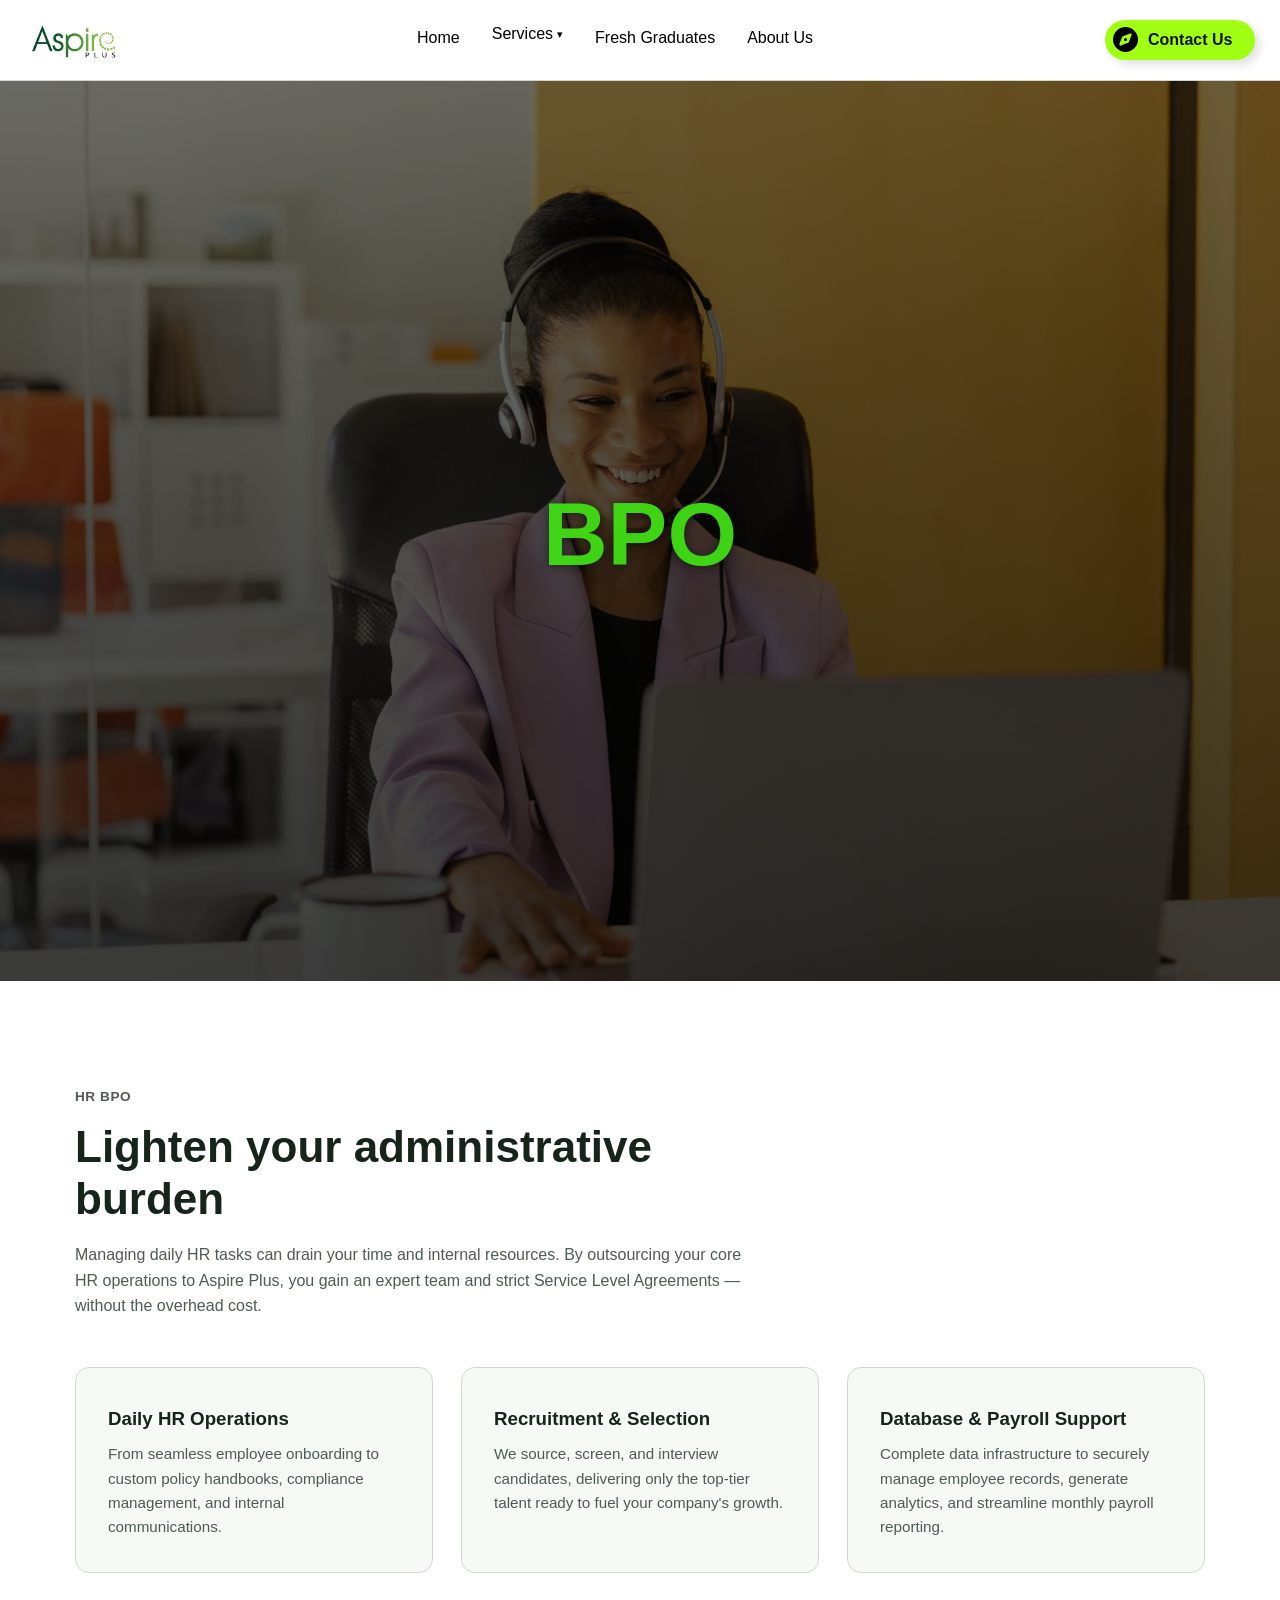
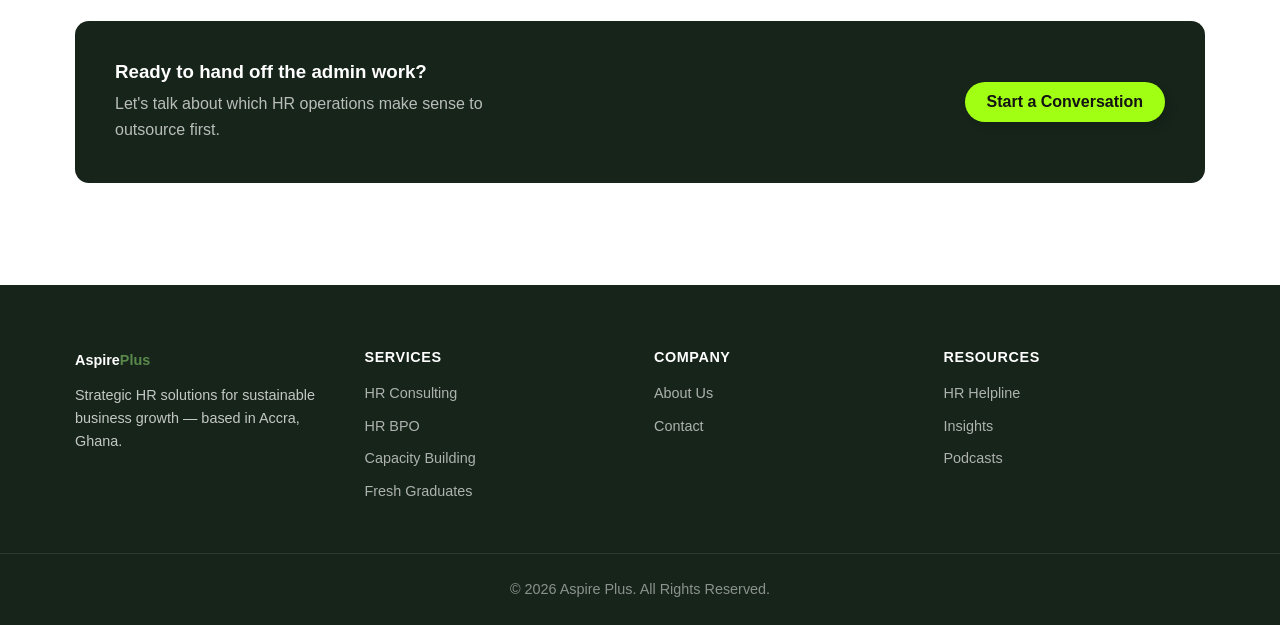
==== bpo.html @ 20a49a70 "first commit" ====
<!DOCTYPE html>
<html lang="en">
<head>
<meta charset="UTF-8">
<meta name="viewport" content="width=device-width, initial-scale=1.0">
<link rel="stylesheet" href="style.css">
<meta name="description" content="Outsourced HR operations, recruitment, and payroll support from Aspire Plus — HR BPO services in Accra, Ghana.">
<link rel="icon" href="images/logo.png">
<meta property="og:title" content="HR BPO | Aspire Plus">
<meta property="og:description" content="Outsourced HR operations, recruitment, and payroll support from Aspire Plus — HR BPO services in Accra, Ghana.">
<meta property="og:type" content="website">
<title>HR BPO | Aspire Plus</title>
  <noscript><style>.scroll-fade{opacity:1!important;transform:none!important;}</style></noscript>
</head>
<body>

<header class="site-header">
  <div class="nav">
    <a href="index.html" class="logo"><img src="images/logo.png" alt="Aspire Plus" width="100"></a>

    <nav class="nav-links" id="nav-links">
      <a href="index.html">Home</a>

      <div class="nav-dropdown">
        <button class="dropdown-toggle" type="button" aria-expanded="false">
          Services <span class="caret">&#9662;</span>
        </button>
        <div class="dropdown-menu">
          <a href="consulting.html">HR Consulting</a>
          <a href="bpo.html">HR BPO</a>
          <a href="capacity.html">Capacity Building</a>
        </div>
      </div>

      <a href="index.html#spark">Fresh Graduates</a>
      <a href="index.html#about">About Us</a>
    </nav>

    <div class="header-actions">
      <a href="contact.html" class="btn-explore">
        <svg class="svgIcon" viewBox="0 0 512 512" height="1em" xmlns="http://www.w3.org/2000/svg">
          <path
            d="M256 512A256 256 0 1 0 256 0a256 256 0 1 0 0 512zm50.7-186.9L162.4 380.6c-19.4 7.5-38.5-11.6-31-31l55.5-144.3c3.3-8.5 9.9-15.1 18.4-18.4l144.3-55.5c19.4-7.5 38.5 11.6 31 31L325.1 306.7c-3.2 8.5-9.9 15.1-18.4 18.4zM288 256a32 32 0 1 0 -64 0 32 32 0 1 0 64 0z">
          </path>
        </svg>
        Contact Us
      </a>
    </div>

    <button class="nav-toggle" id="nav-toggle" aria-label="Toggle navigation menu" aria-expanded="false" aria-controls="nav-links">
      <span></span>
      <span></span>
      <span></span>
    </button>
  </div>
</header>

<section class="service-hero BPO-hero">
  <h2>BPO</h2>
</section>

<main>

  <section class="service-section">
    <div class="wrap">
      <div class="section-head scroll-fade">
        <p class="eyebrow">HR BPO</p>
        <h1>Lighten your administrative burden</h1>
        <p>Managing daily HR tasks can drain your time and internal resources. By outsourcing your core HR operations to Aspire Plus, you gain an expert team and strict Service Level Agreements — without the overhead cost.</p>
      </div>
      <div class="grid grid-3">
        <div class="card scroll-fade">
          <h3>Daily HR Operations</h3>
          <p>From seamless employee onboarding to custom policy handbooks, compliance management, and internal communications.</p>
        </div>
        <div class="card scroll-fade">
          <h3>Recruitment &amp; Selection</h3>
          <p>We source, screen, and interview candidates, delivering only the top-tier talent ready to fuel your company's growth.</p>
        </div>
        <div class="card scroll-fade">
          <h3>Database &amp; Payroll Support</h3>
          <p>Complete data infrastructure to securely manage employee records, generate analytics, and streamline monthly payroll reporting.</p>
        </div>
      </div>

      <div class="spark-cta scroll-fade">
        <div>
          <h3>Ready to hand off the admin work?</h3>
          <p>Let's talk about which HR operations make sense to outsource first.</p>
        </div>
        <a href="index.html#contact" class="btn">Start a Conversation</a>
      </div>
    </div>
  </section>

</main>

<footer class="site-footer">
  <div class="wrap grid grid-4">
    <div class="footer-brand">
      <p class="foot-logo">Aspire<span>Plus</span></p>
      <p>Strategic HR solutions for sustainable business growth — based in Accra, Ghana.</p>
    </div>
    <div>
      <h4>Services</h4>
      <a href="consulting.html">HR Consulting</a>
      <a href="bpo.html">HR BPO</a>
      <a href="capacity.html">Capacity Building</a>
      <a href="index.html#spark">Fresh Graduates</a>
    </div>
    <div>
      <h4>Company</h4>
      <a href="index.html#about">About Us</a>
      <a href="contact.html">Contact</a>
    </div>
    <div>
      <h4>Resources</h4>
      <a href="#">HR Helpline</a>
      <a href="#">Insights</a>
      <a href="#">Podcasts</a>
    </div>
  </div>
  <p class="foot-bottom">&copy; <span id="year"></span> Aspire Plus. All Rights Reserved.</p>
</footer>

  <script src="script.js"></script>
</body>
</html>
---- style.css ----
* {
  margin: 0;
  padding: 0;
  box-sizing: border-box;
}

:root {
  --bg: #ffffff;
  --bg-alt: #f6faf4;
  --ink: #16241a;
  --ink-soft: #4d5c50;
  --border: #d3d5d3;

  --green: #5a894c;
  --green-dark: #28511c;
  --green-light: #eaf3e5;
  --accent: #e2963a;
  --accent-dark: #b8721e;

  --font-head: 'Sora', 'Segoe UI', sans-serif;
  --font-body: 'Inter', 'Segoe UI', sans-serif;

  --radius: 14px;
  --section-pad: clamp(4rem, 8vw, 7rem);
  --max: 1180px;
}

/* Base typography — nothing set this before, so text was silently
   falling back to browser defaults everywhere. */
body {
  font-family: var(--font-body);
  color: var(--ink);
  background: var(--bg);
  line-height: 1.6;
}

h1,
h2,
h3,
h4 {
  font-family: var(--font-head);
  line-height: 1.2;
}

img {
  max-width: 100%;
  display: block;
}

/* .wrap was previously an empty rule — used as the content wrapper
   in every section but doing nothing. This is what actually makes
   --max useful and keeps content centered and readable at any width. */
.wrap {
  width: 100%;
  max-width: var(--max);
  margin: 0 auto;
  padding: 0 clamp(20px, 4vw, 25px);
}

/* Small uppercase label — used above a heading throughout the site. */
.eyebrow {
  display: inline-block;
  font-family: var(--font-body);
  font-size: 0.85rem;
  font-weight: 600;
  letter-spacing: 0.04em;
  text-transform: uppercase;
  color: var(--accent-dark);
}

header {
  background: var(--bg);
  border-bottom: 1px solid var(--border);
  position: sticky;
  top: 0;
  z-index: 100;
}

.logo-text {
  font-family: var(--font-head);
  font-size: 1.3rem;
  font-weight: 700;
  color: var(--ink);
  text-decoration: none;
  white-space: nowrap;
}

.logo-text .accent {
  color: var(--green-dark);
}

.nav {
  display: flex;
  justify-content: space-between;
  align-items: center;
  flex-wrap: wrap;
  padding: 15px 25px;
  gap: 10px;
}

.nav-links {
  padding: 10px;
  display: flex;
  gap: 2rem;
  flex-wrap: wrap;
}

.nav-links a {
  text-decoration: none;
  font-size: 1rem;
  color: black;
  position: relative;
  padding-bottom: 4px;
}

.nav-links a::after {
  content: "";
  position: absolute;
  left: 0;
  bottom: 0;
  width: 100%;
  height: 2px;
  background: var(--green-dark);
  transform: scaleX(0);
  transform-origin: left;
  transition: transform 0.3s ease;
}

.nav-links a:hover::after {
  transform: scaleX(1);
}

/* ── Services dropdown ──
   Groups HR Consulting / HR BPO / Capacity Building under one nav
   item instead of three separate top-level links — the header was
   getting crowded with six+ items plus the CTA button. */
.nav-dropdown {
  position: relative;
}

.dropdown-toggle {
  background: none;
  border: none;
  font-family: var(--font-body);
  font-size: 1rem;
  color: black;
  cursor: pointer;
  display: flex;
  align-items: center;
  gap: 4px;
  padding: 0 0 4px;
}

.dropdown-toggle .caret {
  font-size: 0.7em;
  transition: transform 0.2s ease;
}

.nav-dropdown.open .dropdown-toggle .caret {
  transform: rotate(180deg);
}

.dropdown-menu {
  position: absolute;
  top: calc(100% + 14px);
  left: 50%;
  transform: translateX(-50%);
  background: var(--bg);
  border: 1px solid var(--border);
  border-radius: 10px;
  box-shadow: 0 12px 32px rgba(0, 0, 0, 0.12);
  min-width: 220px;
  padding: 10px;
  display: none;
  flex-direction: column;
  gap: 2px;
  z-index: 120;
}

.nav-dropdown.open .dropdown-menu {
  display: flex;
}

.dropdown-menu a {
  padding: 10px 12px;
  border-radius: 6px;
  font-size: 0.95rem;
}

.dropdown-menu a::after {
  display: none;
}

.dropdown-menu a:hover {
  background: var(--green-light);
}

/* ── Hamburger toggle (mobile) — hidden on desktop ── */
.nav-toggle {
  display: none;
  flex-direction: column;
  justify-content: center;
  gap: 5px;
  width: 32px;
  height: 32px;
  background: none;
  border: none;
  cursor: pointer;
  padding: 0;
  z-index: 200;
}


.nav-toggle span {
  width: 100%;
  height: 2px;
  background: var(--ink);
  border-radius: 2px;
  transition: transform 0.3s ease, opacity 0.3s ease;
}

.nav-toggle.open span:nth-child(1) {
  transform: translateY(7px) rotate(45deg);
}

.nav-toggle.open span:nth-child(2) {
  opacity: 0;
}

.nav-toggle.open span:nth-child(3) {
  transform: translateY(-7px) rotate(-45deg);
}

.nav-overlay {
  display: none;
  position: fixed;
  inset: 0;
  background: rgba(0, 0, 0, 0.45);
  z-index: 150;
}

.nav-overlay.open {
  display: block;
}

/* ==========================================================================
   SCROLL FADE-IN ANIMATION HOOKS
   ========================================================================== */
.scroll-fade {
  opacity: 0;
  transform: translateY(40px);
  transition: opacity 0.8s cubic-bezier(0.25, 0.46, 0.45, 0.94),
    transform 0.8s cubic-bezier(0.25, 0.46, 0.45, 0.94);
  will-change: opacity, transform;
}

/* Triggered safely when element hits the visible scroll viewport window */
.scroll-fade.appear {
  opacity: 1;
  transform: translateY(0);
}

@media (prefers-reduced-motion: reduce) {
  .scroll-fade {
    opacity: 1;
    transform: none;
    transition: none;
  }
}


/* Renamed from the duplicate "hero-actions" that was also used for the
   two hero CTA buttons — same class, two unrelated jobs, easy to
   misread as one thing. Now each wrapper has its own name. */
.header-actions {
  display: flex;
  align-items: center;
}

.btn-explore {
  width: 150px;
  height: 40px;
  display: flex;
  align-items: center;
  justify-content: flex-start;
  gap: 10px;
  background-color: rgb(161, 255, 20);
  border-radius: 30px;
  color: rgb(19, 19, 19);
  font-weight: 600;
  border: none;
  position: relative;
  cursor: pointer;
  box-shadow: 5px 5px 10px rgba(0, 0, 0, 0.116);
  padding-left: 8px;
  transition-duration: .5s;
  text-decoration: none;
}

.btn-explore .svgIcon {
  height: 25px;
  transition-duration: 1.5s;
}

.btn-explore .bell path {
  fill: rgb(19, 19, 19);
}

.btn-explore:hover {
  background-color: rgb(192, 255, 20);
  transition-duration: .5s;
}

.btn-explore:active {
  transform: scale(0.97);
  transition-duration: .2s;
}

.btn-explore:hover .svgIcon {
  transform: rotate(250deg);
  transition-duration: 1.5s;
}

/* ================================
   HERO
   ================================ */
.hero {
  width: 100%;
  min-height: 100vh;
  display: flex;
  flex-direction: column;
  justify-content: center;
  background: linear-gradient(180deg, rgba(0, 0, 0, 0.55), rgba(0, 0, 0, 0.75)),
    url(images/successful-businesswoman-manages-financial-planning-project-development.jpg);
  background-position: center;
  background-repeat: no-repeat;
  background-size: cover;
  background-attachment: fixed;
  padding: 2rem 3rem 3rem 2rem;
}

.hero .wrap {
  margin-left: 0;
  max-width: none;
}



.hero-copy {
  padding: 10px 0px;
  max-width: 1000px;
  margin-left: 0;
}

.hero-copy .eyebrow {
  font-size: 1rem;
  border: 1px solid var(--accent-dark);
  width: fit-content;
  border-radius: 10px;
  padding: 5px 10px;
  text-align: center;
  margin-top: 3rem;
  color: rgba(243, 243, 243, 0.887);
  box-shadow: 0 0 5px var(--accent-dark);
  text-shadow: none;
}

.hero-copy h1 {
  font-size: clamp(32px, 6vw, 73px);
  max-width: 70%;
  color: rgba(255, 255, 255, 0.953);
  line-height: 1;
  margin-top: 0.5rem;
  text-shadow: 0 2px 12px rgba(0, 0, 0, 0.5);
  margin-bottom: 1rem;
}

.hero-copy h2 {
  font-size: clamp(18px, 3vw, 32px);
  max-width: 90%;
  color: rgba(255, 255, 255, 0.809);
  line-height: 1.3;
  margin-top: 0.5rem;
  margin-bottom: 1rem;
  text-shadow: 0 2px 12px rgba(0, 0, 0, 0.5);
}

.hero p {
  color: rgba(255, 255, 255, 0.911);
  max-width: min(600px, 90%);
  font-family: var(--font-body);
  margin-bottom: 1rem;
  text-shadow: 0 1px 8px rgba(0, 0, 0, 0.4);
}

.hero-actions {
  padding: 5px;
  display: flex;
  gap: 1rem;
  flex-wrap: wrap;
}

.hero-actions .btn {
  font-size: 1rem;
  text-decoration: none;
  color: rgb(30, 30, 30);
  font-family: var(--font-body);
}

.hero-actions .btn-outline {
  color: rgb(210, 207, 207);
}

.btn {
  width: auto;
  height: 40px;
  display: flex;
  align-items: center;
  justify-content: center;
  gap: 10px;
  background-color: rgb(161, 255, 20);
  border-radius: 30px;
  color: rgb(19, 19, 19);
  font-weight: 600;
  border: none;
  cursor: pointer;
  box-shadow: 5px 5px 10px rgba(0, 0, 0, 0.116);
  padding: 10px 22px;
  transition-duration: .5s;
  text-decoration: none;
}

.btn:hover {
  box-shadow: 0 0 5px rgb(192, 255, 20);
  color: black;
}

.btn-outline {
  background: transparent;
  color: #fff;
  border: 1px solid rgba(255, 255, 255, 0.6);
  box-shadow: none;
}

.btn-outline:hover {
  background: rgba(255, 255, 255, 0.12);
  box-shadow: none;
  color: #fff;
}

.btn-full {
  width: 100%;
}

/* ================================
   SHARED CARD + GRID SYSTEM
   Used by: why, services-teaser, service-section, spark-section
   auto-fit/minmax reflows the column count based on available space —
   no breakpoints needed.
   ================================ */
.grid {
  display: grid;
  gap: clamp(1rem, 3vw, 1.75rem);
}

.grid-3 {
  grid-template-columns: repeat(auto-fit, minmax(240px, 1fr));
}

.grid-2 {
  grid-template-columns: repeat(auto-fit, minmax(280px, 1fr));
}

.grid-4 {
  grid-template-columns: repeat(auto-fit, minmax(180px, 1fr));
}

.grid-pillars {
  grid-template-columns: repeat(auto-fit, minmax(260px, 1fr));
}

.card {
  background: var(--bg-alt);
  border: 1px solid var(--border);
  border-radius: var(--radius);
  padding: clamp(1.5rem, 3vw, 2rem);
  transition: box-shadow 0.3s ease, transform 0.3s ease;
}

.card:hover {
  box-shadow: 0 0 0 1px var(--green), 0 8px 24px rgba(0, 0, 0, 0.08);
  transform: translateY(-4px);
  cursor: pointer;
}

.card h3,
.card h4 {
  margin-top: 0.5rem;
  color: var(--ink);
}

.card p {
  margin-top: 0.75rem;
  color: var(--ink-soft);
  font-size: 0.95rem;
}

.card .num {
  font-weight: 700;
  font-size: 2rem;
  color: var(--green-dark);
}

.card-2 {
  background-color: rgb(139, 208, 37);
  border-color: var(--green);
}

.card-2 .num,
.card-2 h3,
.card-2 p {
  color: var(--ink);
}

.learn-link {
  display: inline-block;
  margin-top: 1rem;
  color: var(--green-dark);
  font-weight: 600;
  text-decoration: none;
}

.learn-link:hover {
  text-decoration: underline;
}

/* ===============
service-header
=============== */
.service-hero {
  width: 100%;
  height: 100vh;
  display: flex;
  justify-content: center;
  align-items: center;
}

.service-hero h2 {
  font-size: clamp(32px, 7vw, 100px);
  max-width: 90%;
  color: rgba(64, 221, 21, 0.953);
  line-height: 1.1;
  margin-top: 0.5rem;
  text-shadow: 0 2px 12px rgba(0, 0, 0, 0.5);
}

.Consulting-hero {
  background: linear-gradient(180deg, rgba(0, 0, 0, 0.55), rgba(0, 0, 0, 0.75)),
    url(images/business-meeting-office.jpg);
  background-position: center;
  background-repeat: no-repeat;
  background-size: cover;
}

.BPO-hero {
  background: linear-gradient(180deg, rgba(0, 0, 0, 0.55), rgba(0, 0, 0, 0.75)),
    url(images/woman-having-online-meeting-work.jpg);
  background-position: center;
  background-repeat: no-repeat;
  background-size: cover;
}

.Capacity-hero {
  background: linear-gradient(180deg, rgba(0, 0, 0, 0.55), rgba(0, 0, 0, 0.75)),
    url(images/medium-shot-people-working-together.jpg);
  background-position: center;
  background-repeat: no-repeat;
  background-size: cover;
}

/* ================================
   WHY / SERVICES / SERVICES-TEASER
   (three sections share this same look — combined into one rule
   set instead of repeating the same declarations twice)
   ================================ */
.why,
.services,
.services-teaser {
  width: 100%;
  padding: var(--section-pad) 0;
  text-align: center;
}

.why .eyebrow,
.services .eyebrow,
.services-teaser .eyebrow {
  margin-bottom: 0.5rem;
}

.why h2,
.services h2,
.services-teaser h2 {
  font-size: clamp(28px, 4vw, 44px);
  margin-bottom: clamp(2rem, 5vw, 3rem);
  max-width: 700px;
  margin-left: auto;
  margin-right: auto;
}

.why .card,
.services .card,
.services-teaser .card {
  text-align: left;
}

.service-image img {
  min-height: 200px;
  width: 100%;
  object-fit: contain;
  border-radius: 10px;
  transition: all 0.3s ease-in;
}

/* ================================
   WHAT WE DO — SERVICE CARDS
   (this is the block to edit for the 3 cards under "What We Do" —
   it overrides the shared .card styling above just for this section)
   ================================ */
.services .card {
  background: #fff;
  border-color: var(--border);
}

.services .card h3 {
  color: var(--ink);
}

.services .card .num {
  color: var(--green-dark);
}

.services .card p {
  color: var(--ink-soft);
}

.services .card:hover {
  box-shadow: 0 0 0 1px var(--green), 0 8px 24px rgba(0, 0, 0, 0.08);
}

/* at-your service */
.at-your-service {
  width: 100%;
  height: 100vh;
  padding: var(--section-pad) 0;
  text-align: center;
  background: linear-gradient(rgba(0, 0, 0, 0.5), rgba(0, 0, 0, 0.6)), url(images/advisory-board-members-team-leaders-gathering-review-project-outcomes\ \(1\).jpg);
  background-position: center;
  background-repeat: no-repeat;
  background-size: cover;
  display: flex;
  align-items: center;
}

.contain{
  text-align: left;
  padding: 0 40px;
   background: rgba(22, 36, 26, 0.55);
  backdrop-filter: blur(4px);
  -webkit-backdrop-filter: blur(10px);
  /* border: 1px solid rgba(255, 255, 255, 0.15); */
  border-radius: 12px;
  padding: 1rem 1.25rem;
  color: #fff;
  box-shadow: 0 8px 32px rgba(0, 0, 0, 1);
  width: 70%;
  height: 100%;
}

.contain h1{
  font-size: clamp(24px, 4.5vw, 48px);
  margin-bottom: 1rem;
  color: #fff;
  line-height: 1.1;
}

.contain h2{
  font-size: clamp(16px, 2vw, 22px);
  margin-bottom: 1rem;
  color: #fff;
}

.contain p{
  color: #fff;
  font-size: clamp(14px, 1vw, 16px);
  margin-bottom: 1rem;
}

.contain button{
  width: 150px;
  height: 40px;
  display: flex;
  align-items: center;
  justify-content: center;
  gap: 10px;
  background-color: rgb(161, 255, 20);
  border-radius: 30px;
  color: rgb(19, 19, 19);
  font-weight: 600;
  border: none;
  cursor: pointer;
  box-shadow: 5px 5px 10px rgba(0, 0, 0, 0.116);
  padding: 10px 22px;
}

/* ================================
   SERVICE SECTIONS (Consulting / BPO / Capacity Building)
   ================================ */
.service-section {
  width: 100%;
  padding: var(--section-pad) 0;
}

.service-section:nth-of-type(even) {
  background: var(--bg-alt);
}

.section-head {
  max-width: 680px;
  margin-bottom: clamp(2rem, 5vw, 3rem);
}

.section-head h1 {
  font-size: clamp(28px, 4vw, 44px);
  color: var(--ink);
  margin: 0.75rem 0 1rem;
}

.section-head p {
  color: var(--ink-soft);
}

.pillar-card {
  text-align: left;
}

/* ================================
   SPARK / FRESH GRADUATES
   ================================ */
.spark-section {
  width: 100%;
  padding: var(--section-pad) 0;
  background: var(--green-light);
}

.spark-section>.wrap>.eyebrow {
  display: block;
  margin-bottom: 0.5rem;
}

.spark-section>.wrap>h1 {
  font-size: clamp(28px, 4vw, 44px);
  margin-bottom: 1rem;
  max-width: 700px;
}

.spark-section>.wrap>p {
  color: var(--ink-soft);
  max-width: 640px;
  margin-bottom: clamp(2rem, 5vw, 3rem);
}

.spark-section .card {
  /* background: var(--bg); */
  text-align: left;
}

.spark-cta {
  margin-top: clamp(2rem, 5vw, 3rem);
  background: var(--ink);
  border-radius: var(--radius);
  padding: clamp(1.5rem, 4vw, 2.5rem);
  display: flex;
  justify-content: space-between;
  align-items: center;
  gap: 1.5rem;
  flex-wrap: wrap;
}

.spark-cta h3 {
  color: #fff;
}

.spark-cta p {
  color: rgba(255, 255, 255, 0.7);
  margin-top: 0.5rem;
  max-width: 420px;
}


/* ================================
   ABOUT
   ================================ */
.about-section {
  width: 100%;
  padding: var(--section-pad) 0;
}

.about-section h1 {
  font-size: clamp(28px, 4vw, 44px);
  margin: 0.75rem 0 1rem;
}

.about-section .eyebrow {
  margin-bottom: 0.25rem;
}

.about-section p {
  color: var(--ink-soft);
  margin-bottom: 1rem;
}

/* ── Image frame + floating glass stat card ──
   A photo with a small colored accent block at one corner and a
   frosted-glass stat card overlapping the opposite corner. Reusable
   anywhere a photo needs this treatment (about, service pages, etc). */
.image-frame {
  position: relative;
  width: 100%;
  min-height: 320px;
  border-radius: var(--radius);
}

.image-frame img {
  width: 100%;
  height: 100%;
  min-height: 320px;
  object-fit: cover;
  border-radius: var(--radius);
}

.image-frame .accent-strip {
  position: absolute;
  top: -16px;
  left: -16px;
  width: 64px;
  height: 64px;
  background: var(--green);
  border-radius: 12px;
  z-index: 1;
}

.glass-stat {
  position: absolute;
  bottom: 24px;
  right: -24px;
  max-width: 220px;
  background: rgba(22, 36, 26, 0.55);
  backdrop-filter: blur(14px);
  -webkit-backdrop-filter: blur(14px);
  border: 1px solid rgba(255, 255, 255, 0.15);
  border-radius: 12px;
  padding: 1rem 1.25rem;
  color: #fff;
  box-shadow: 0 8px 32px rgba(0, 0, 0, 0.25);
}

.glass-stat .stat-num {
  font-family: var(--font-head);
  font-size: 1.8rem;
  font-weight: 700;
  color: var(--green);
  line-height: 1;
}

.glass-stat .stat-label {
  font-size: 0.8rem;
  color: rgba(255, 255, 255, 0.85);
  margin-top: 0.35rem;
  line-height: 1.4;
}

.about-grid {
  align-items: center;
}

.about-section h3 {
  margin-top: 1.5rem;
  margin-bottom: 1rem;
  color: var(--ink);
}

.values-list {
  list-style: none;
  display: flex;
  flex-direction: column;
  gap: 1.25rem;
}

.values-list li {
  padding-left: 1.25rem;
  border-left: 3px solid var(--green);
}

.values-list h4 {
  margin-bottom: 0.35rem;
  color: var(--ink);
}

.values-list p {
  color: var(--ink-soft);
  font-size: 0.95rem;
}

/* ================================
   CONTACT
   ================================ */
.contact-section {
  width: 100%;
  padding: var(--section-pad) 0;
  background: var(--bg-alt);
}

.contact-section h1 {
  font-size: clamp(28px, 4vw, 44px);
  margin: 0.75rem 0 1rem;
}

.contact-section>.wrap>div:first-child>p {
  color: var(--ink-soft);
  margin-bottom: 2rem;
}

.contact-list {
  list-style: none;
  display: flex;
  flex-direction: column;
  gap: 1.25rem;
}

.contact-list li {
  display: flex;
  align-items: flex-start;
  gap: 1rem;
}

.contact-list .icon {
  font-size: 1.25rem;
  flex-shrink: 0;
}

.contact-list h4 {
  color: var(--ink);
  margin-bottom: 0.15rem;
}

.contact-list p {
  color: var(--ink-soft);
  font-size: 0.95rem;
}

.contact-form {
  background: var(--bg);
  border: 1px solid var(--border);
  border-radius: var(--radius);
  padding: clamp(1.5rem, 3vw, 2rem);
  display: flex;
  flex-direction: column;
  gap: 0.5rem;
}

.contact-form label {
  font-size: 0.85rem;
  font-weight: 600;
  color: var(--ink);
  margin-top: 0.75rem;
}

.contact-form input,
.contact-form textarea {
  width: 100%;
  padding: 12px 14px;
  border: 1px solid var(--border);
  border-radius: 8px;
  font-family: var(--font-body);
  font-size: 0.95rem;
  color: var(--ink);
  resize: vertical;
}

.contact-form input:focus,
.contact-form textarea:focus {
  outline: none;
  border-color: var(--green-dark);
}

.contact-form button {
  margin-top: 1.5rem;
}

.contact-form button:disabled {
  opacity: 0.6;
  cursor: not-allowed;
}

.form-message {
  margin-top: 0.75rem;
  font-size: 0.9rem;
  min-height: 1.2em;
}

.form-message.success {
  color: var(--green-dark);
}

.form-message.error {
  color: #b3261e;
}

/* Honeypot field — invisible to real visitors, catches spam bots */
.hidden-field {
  position: absolute;
  left: -9999px;
  width: 1px;
  height: 1px;
  overflow: hidden;
}

/* ================================
   FOOTER
   ================================ */
.site-footer {
  width: 100%;
  background: var(--ink);
  color: rgba(255, 255, 255, 0.75);
  padding: clamp(3rem, 6vw, 4rem) 0 1.5rem;
}

.site-footer .grid-4 {
  margin-bottom: 2.5rem;
}

.foot-logo {
  font-family: var(--font-head);
  font-size: 1.3rem;
  font-weight: 700;
  color: #fff;
  margin-bottom: 0.75rem;
}

.foot-logo span {
  color: var(--green);
}

.site-footer p {
  font-size: 0.9rem;
  line-height: 1.6;
}

.site-footer h4 {
  color: #fff;
  font-size: 0.9rem;
  text-transform: uppercase;
  letter-spacing: 0.04em;
  margin-bottom: 1rem;
}

.site-footer a {
  display: block;
  color: rgba(255, 255, 255, 0.65);
  text-decoration: none;
  font-size: 0.9rem;
  margin-bottom: 0.6rem;
  transition: color 0.2s ease;
}

.site-footer a:hover {
  color: var(--green);
}

.foot-bottom {
  text-align: center;
  padding-top: 1.5rem;
  border-top: 1px solid rgba(255, 255, 255, 0.1);
  font-size: 0.85rem;
  color: rgba(255, 255, 255, 0.5);
}

/* ================================================================
   RESPONSIVE
   Breakpoints: 1024px (tablet), 900px (nav switches to hamburger),
   768px (small tablet / large phone), 480px (phone)
   ================================================================ */

@media (max-width: 1024px) {
  .hero-copy h1 {
    max-width: 100%;
  }

  .hero-copy h2,
  .hero p {
    max-width: 100%;
  }

  .contact-form {
    margin-top: 2rem;
  }
}

@media (max-width: 900px) {
  .hero {
    background-attachment: scroll;
  }

  .nav {
    padding: 15px 20px;
  }

  .nav-toggle {
    display: flex;
  }

  .nav-links {
    position: fixed;
    top: 0;
    right: -100%;
    width: min(80vw, 320px);
    height: 100vh;
    background: var(--bg);
    flex-direction: column;
    align-items: flex-start;
    justify-content: flex-start;
    gap: 0.5rem;
    padding: 100px 28px 40px;
    box-shadow: -8px 0 24px rgba(0, 0, 0, 0.08);
    transition: right 0.35s ease;
    z-index: 180;
    overflow-y: auto;
  }

  .nav-links.open {
    right: 0;
  }

  .nav-links a {
    width: 100%;
    padding: 12px 0;
    font-size: 1.05rem;
  }

  /* Inside the mobile panel the dropdown should sit inline, not float */
  .nav-dropdown {
    width: 100%;
  }

  .dropdown-toggle {
    width: 100%;
    justify-content: space-between;
    padding: 12px 0;
    font-size: 1.05rem;
  }

  .dropdown-menu {
    position: static;
    transform: none;
    display: none;
    box-shadow: none;
    border: none;
    border-left: 2px solid var(--green-light);
    border-radius: 0;
    margin-left: 8px;
    padding: 4px 0 4px 12px;
    min-width: 0;
  }

  .nav-dropdown.open .dropdown-menu {
    display: flex;
  }

  .header-actions .btn-explore {
    width: auto;
    padding: 8px 16px;
  }
}

@media (max-width: 768px) {
  .hero-copy {
    padding: 15px 20px;
  }

  .hero-copy .eyebrow {
    margin-top: 2rem;
  }

  .service-hero {
    height: 60vh;
    min-height: 320px;
  }

  .about-section .wrap.grid-2,
  .contact-section .wrap.grid-2 {
    gap: 2.5rem;
  }

  .spark-cta {
    text-align: left;
  }

  .footer-brand {
    grid-column: 1 / -1;
  }
}

@media (max-width: 480px) {
  .hero-copy h1 {
    font-size: clamp(28px, 8vw, 40px);
  }

  .hero {
    text-align: center;
  }

  .btn,
  .btn-outline {
    width: 100%;
    justify-content: center;
  }

  .hero-actions {
    flex-direction: column;
    width: 100%;
  }

  .spark-cta {
    flex-direction: column;
    align-items: flex-start;
  }

  .spark-cta .btn {
    width: 100%;
    justify-content: center;
  }

  .site-footer .grid-4 {
    text-align: left;
  }

  .image-frame {
    margin-top: 32px;
    margin-right: 24px;
  }

  .glass-stat {
    right: 0;
    bottom: -20px;
    max-width: 180px;
    padding: 0.85rem 1rem;
  }

  .image-frame .accent-strip {
    width: 48px;
    height: 48px;
    top: -12px;
    left: -12px;
  }
}
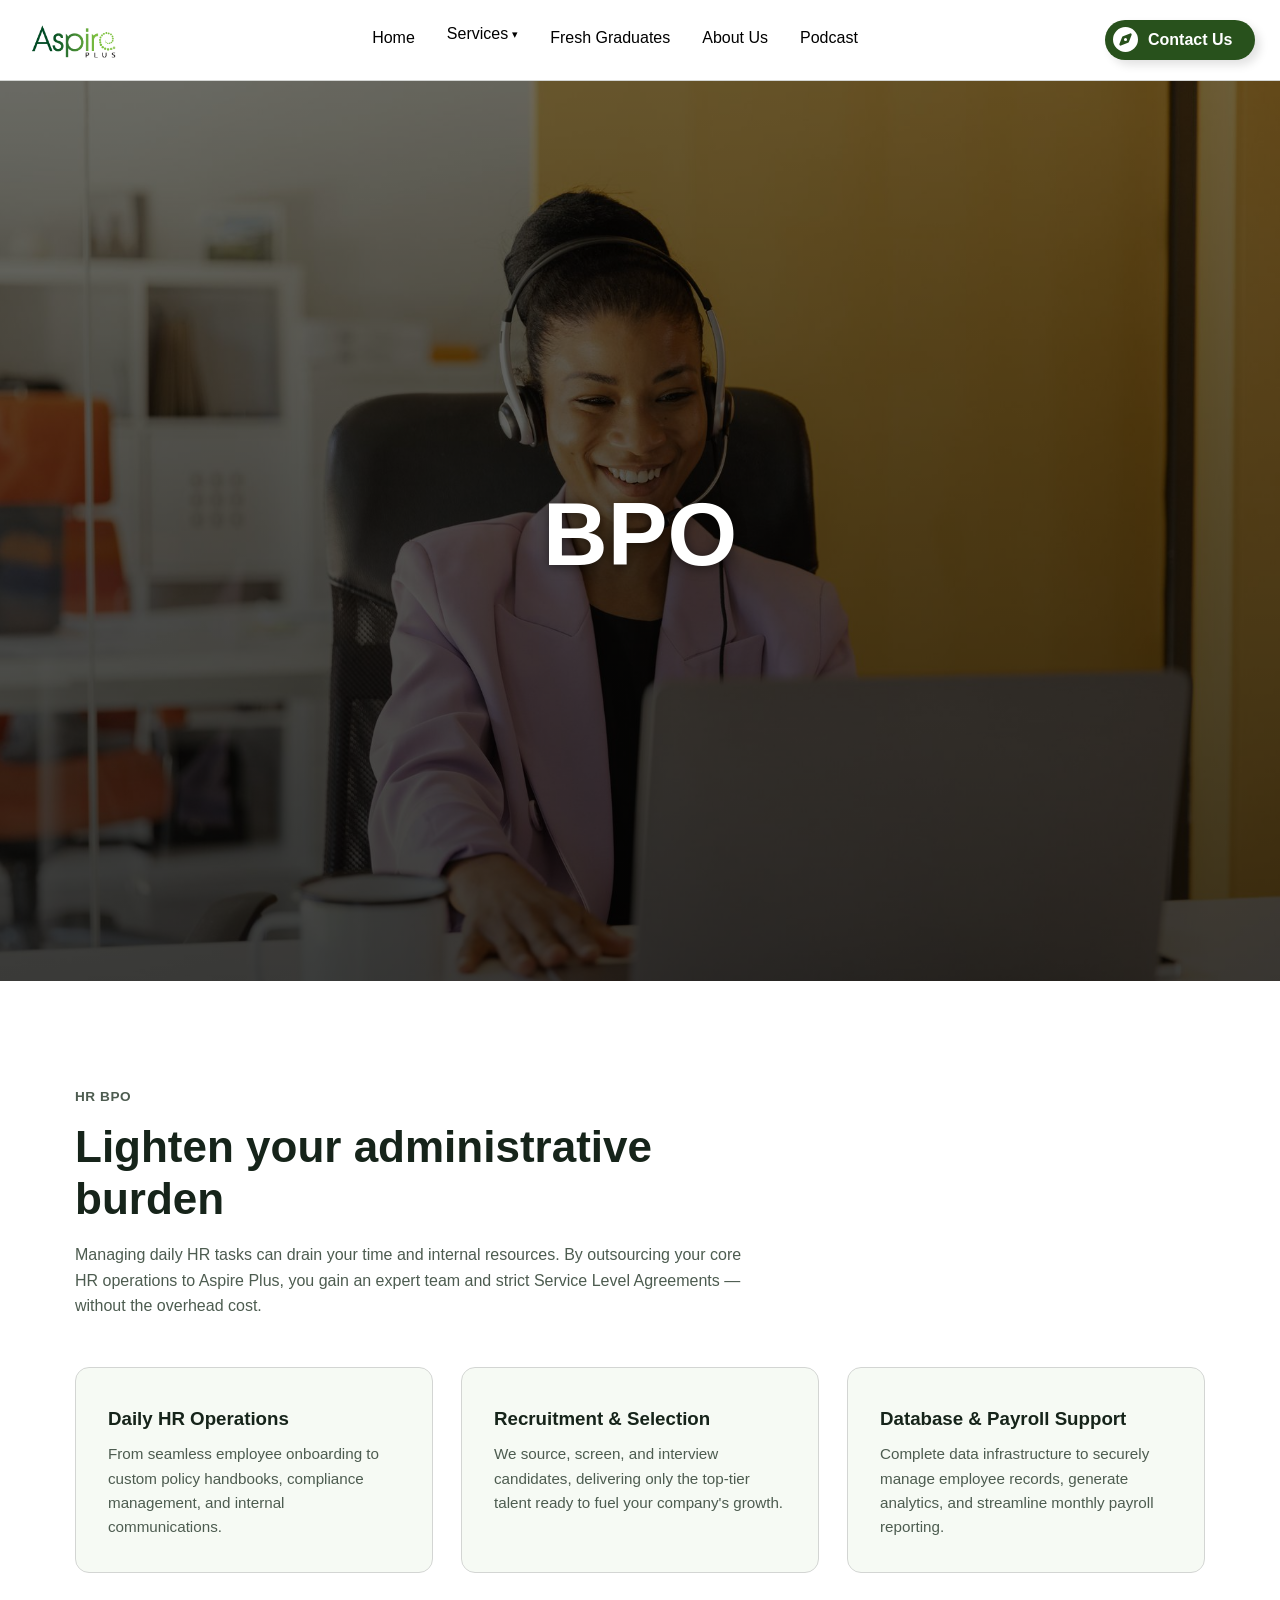
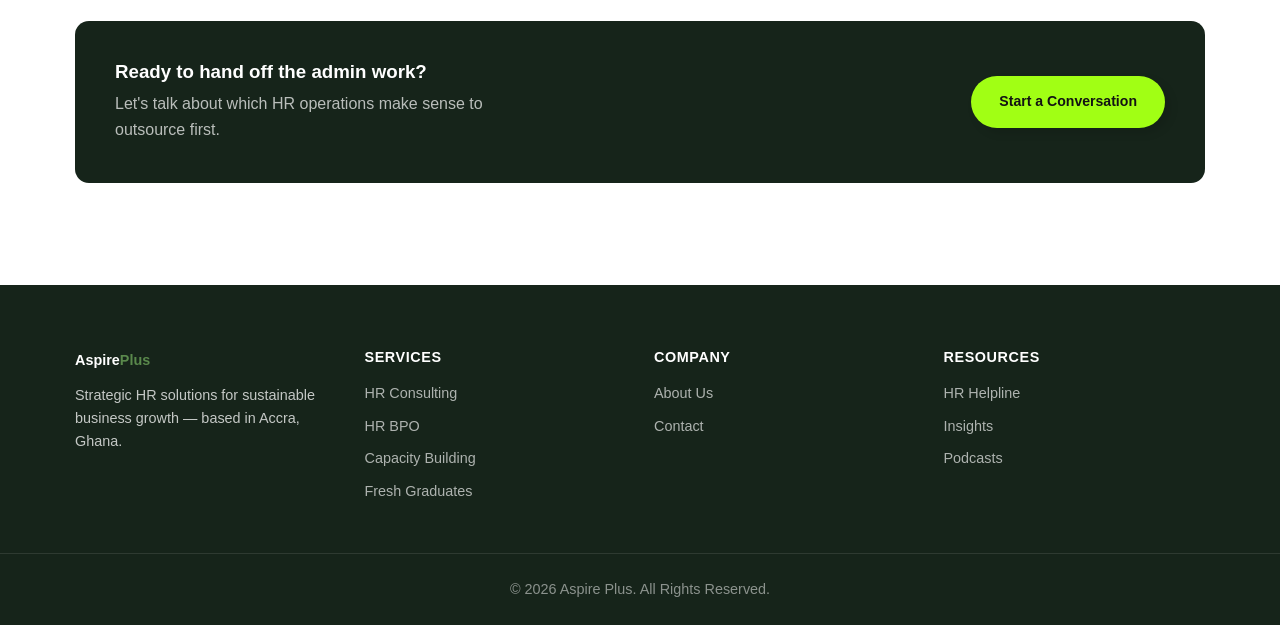
==== commit 4f648f48: "send update" ====
--- a/bpo.html
+++ b/bpo.html
@@ -34,6 +34,7 @@
 
       <a href="index.html#spark">Fresh Graduates</a>
       <a href="index.html#about">About Us</a>
+      <a href="podcast.html">Podcast</a>
     </nav>
 
     <div class="header-actions">
@@ -56,7 +57,7 @@
 </header>
 
 <section class="service-hero BPO-hero">
-  <h2>BPO</h2>
+  <h1 class="scroll-fade">BPO</h1>
 </section>
 
 <main>
@@ -65,7 +66,7 @@
     <div class="wrap">
       <div class="section-head scroll-fade">
         <p class="eyebrow">HR BPO</p>
-        <h1>Lighten your administrative burden</h1>
+        <h2>Lighten your administrative burden</h2>
         <p>Managing daily HR tasks can drain your time and internal resources. By outsourcing your core HR operations to Aspire Plus, you gain an expert team and strict Service Level Agreements — without the overhead cost.</p>
       </div>
       <div class="grid grid-3">
--- a/style.css
+++ b/style.css
@@ -17,13 +17,18 @@
   --accent: #e2963a;
   --accent-dark: #b8721e;
 
-  --font-head: 'Sora', 'Segoe UI', sans-serif;
+  --cta-bg: #a1ff14;
+  --cta-bg-hover: #b8ff47;
+  --cta-ink: #131313;
+
+  --font-head: 'Inter', 'Segoe UI', sans-serif;
   --font-body: 'Inter', 'Segoe UI', sans-serif;
 
   --radius: 14px;
   --section-pad: clamp(4rem, 8vw, 7rem);
   --max: 1180px;
 }
+
 
 /* Base typography — nothing set this before, so text was silently
    falling back to browser defaults everywhere. */
@@ -32,6 +37,7 @@
   color: var(--ink);
   background: var(--bg);
   line-height: 1.6;
+
 }
 
 h1,
@@ -236,7 +242,7 @@
   position: fixed;
   inset: 0;
   background: rgba(0, 0, 0, 0.45);
-  z-index: 150;
+  z-index: 90;
 }
 
 .nav-overlay.open {
@@ -284,9 +290,9 @@
   align-items: center;
   justify-content: flex-start;
   gap: 10px;
-  background-color: rgb(161, 255, 20);
+  background-color: var(--green-dark);
   border-radius: 30px;
-  color: rgb(19, 19, 19);
+  color: #fff;
   font-weight: 600;
   border: none;
   position: relative;
@@ -302,12 +308,12 @@
   transition-duration: 1.5s;
 }
 
-.btn-explore .bell path {
-  fill: rgb(19, 19, 19);
+.btn-explore .svgIcon path {
+  fill: #fff;
 }
 
 .btn-explore:hover {
-  background-color: rgb(192, 255, 20);
+  background-color: var(--green);
   transition-duration: .5s;
 }
 
@@ -323,133 +329,227 @@
 
 /* ================================
    HERO
+   Reference-style, viewport-safe hero.
    ================================ */
 .hero {
   width: 100%;
-  min-height: 100vh;
-  display: flex;
-  flex-direction: column;
-  justify-content: center;
-  background: linear-gradient(180deg, rgba(0, 0, 0, 0.55), rgba(0, 0, 0, 0.75)),
+  min-height: calc(100svh - 72px);
+  min-height: calc(100dvh - 72px);
+  display: flex;
+  align-items: center;
+  background:
+    linear-gradient(90deg, rgba(0, 0, 0, 0.66) 0%, rgba(0, 0, 0, 0.42) 48%, rgba(0, 0, 0, 0.18) 100%),
+    linear-gradient(180deg, rgba(0, 0, 0, 0.18), rgba(0, 0, 0, 0.35)),
     url(images/successful-businesswoman-manages-financial-planning-project-development.jpg);
   background-position: center;
   background-repeat: no-repeat;
   background-size: cover;
-  background-attachment: fixed;
-  padding: 2rem 3rem 3rem 2rem;
+  background-attachment: scroll;
+  padding: clamp(2rem, 5vw, 4rem) 0;
 }
 
 .hero .wrap {
-  margin-left: 0;
+  width: 100%;
+  max-width: var(--max);
+  margin: 0 auto;
+}
+
+.hero-grid {
+  display: block;
+}
+
+.hero-copy {
+  width: min(100%, 760px);
+  padding: 0;
+  margin: 0;
+}
+
+.hero-copy .eyebrow {
+  font-size: clamp(0.72rem, 1vw, 0.9rem);
+  border: 1px solid rgba(255, 255, 255, .45);
+  width: fit-content;
+  border-radius: 999px;
+  padding: 5px 11px;
+  margin: 0 0 clamp(.8rem, 2vw, 1.2rem);
+  color: rgba(255, 255, 255, .9);
+  box-shadow: none;
+  background: rgba(0, 0, 0, .14);
+}
+
+.hero-copy h1 {
+  font-size: clamp(2.25rem, 5.2vw, 5.2rem);
+  max-width: 760px;
+  color: #fff;
+  line-height: .98;
+  letter-spacing: -.045em;
+  margin: 0 0 clamp(1rem, 2vw, 1.4rem);
+  text-shadow: 0 2px 16px rgba(0, 0, 0, .5);
+  font-weight: 700;
+}
+
+.hero-copy h2 {
+  font-size: clamp(1.15rem, 2.4vw, 2rem);
+  max-width: 720px;
+  color: rgba(255, 255, 255, .86);
+  line-height: 1.3;
+  margin: 0 0 1rem;
+  text-shadow: 0 2px 12px rgba(0, 0, 0, .5);
+}
+
+.hero-copy>p:not(.eyebrow) {
+  color: rgba(255, 255, 255, .9);
+  width: min(100%, 650px);
   max-width: none;
-}
-
-
-
-.hero-copy {
-  padding: 10px 0px;
-  max-width: 1000px;
-  margin-left: 0;
-}
-
-.hero-copy .eyebrow {
-  font-size: 1rem;
-  border: 1px solid var(--accent-dark);
-  width: fit-content;
-  border-radius: 10px;
-  padding: 5px 10px;
-  text-align: center;
-  margin-top: 3rem;
-  color: rgba(243, 243, 243, 0.887);
-  box-shadow: 0 0 5px var(--accent-dark);
-  text-shadow: none;
-}
-
-.hero-copy h1 {
-  font-size: clamp(32px, 6vw, 73px);
-  max-width: 70%;
-  color: rgba(255, 255, 255, 0.953);
-  line-height: 1;
-  margin-top: 0.5rem;
-  text-shadow: 0 2px 12px rgba(0, 0, 0, 0.5);
-  margin-bottom: 1rem;
-}
-
-.hero-copy h2 {
-  font-size: clamp(18px, 3vw, 32px);
-  max-width: 90%;
-  color: rgba(255, 255, 255, 0.809);
-  line-height: 1.3;
-  margin-top: 0.5rem;
-  margin-bottom: 1rem;
-  text-shadow: 0 2px 12px rgba(0, 0, 0, 0.5);
-}
-
-.hero p {
-  color: rgba(255, 255, 255, 0.911);
-  max-width: min(600px, 90%);
   font-family: var(--font-body);
-  margin-bottom: 1rem;
-  text-shadow: 0 1px 8px rgba(0, 0, 0, 0.4);
+  font-size: clamp(.9rem, 1.25vw, 1.05rem);
+  line-height: 1.55;
+  margin: 0 0 clamp(1.25rem, 2.5vw, 1.75rem);
+  text-shadow: 0 1px 8px rgba(0, 0, 0, .4);
 }
 
 .hero-actions {
-  padding: 5px;
-  display: flex;
-  gap: 1rem;
+  display: flex;
+  align-items: center;
+  gap: 1.25rem;
   flex-wrap: wrap;
-}
-
-.hero-actions .btn {
-  font-size: 1rem;
-  text-decoration: none;
-  color: rgb(30, 30, 30);
-  font-family: var(--font-body);
-}
-
-.hero-actions .btn-outline {
-  color: rgb(210, 207, 207);
-}
-
+  padding: 2px;
+  color: #fff;
+}
+
+/* ================================================================
+   SHARED BUTTON SYSTEM
+   One definition for every on-page CTA so button styling doesn't
+   get re-declared (and quietly drift out of sync) in every section.
+     .btn         primary pill CTA — lime background, dark text
+     .btn-outline secondary CTA for use over photos/dark sections
+     .btn-full    stretches a .btn to fill its container (form submit)
+   The nav's "Contact Us" pill (.btn-explore, above) is deliberately
+   styled differently so it never reads as the same button as a
+   section CTA.
+   ================================================================ */
 .btn {
-  width: auto;
-  height: 40px;
-  display: flex;
+  display: inline-flex;
   align-items: center;
   justify-content: center;
-  gap: 10px;
-  background-color: rgb(161, 255, 20);
+  gap: 8px;
+  min-height: 52px;
+  padding: 12px 28px;
+  font-family: var(--font-body);
+  font-size: clamp(.88rem, 1vw, 1rem);
+  font-weight: 600;
+  line-height: 1.2;
+  text-align: center;
+  text-decoration: none;
+  background-color: var(--cta-bg);
+  color: var(--cta-ink);
+  border: none;
   border-radius: 30px;
-  color: rgb(19, 19, 19);
+  box-shadow: 5px 5px 10px rgba(0, 0, 0, 0.116);
+  cursor: pointer;
+  transition: background-color 0.3s ease, transform 0.2s ease;
+}
+
+.btn:hover {
+  background-color: var(--cta-bg-hover);
+}
+
+.btn:active {
+  transform: scale(0.97);
+}
+
+.btn-outline {
+  background-color: transparent;
+  color: #fff;
+  border: 2px solid rgba(255, 255, 255, 0.75);
+  box-shadow: none;
+}
+
+.btn-outline:hover {
+  background-color: rgba(255, 255, 255, 0.12);
+  border-color: #fff;
+}
+
+.btn-full {
+  width: 100%;
+}
+
+
+/* ================================
+   TESTIMONIALS — floating cards over the hero photo
+   ================================ */
+.testimonials {
+  display: flex;
+  flex-wrap: wrap;
+  width: 100%;
+  justify-content: flex-end;
+  gap: 1.25rem;
+  margin-top: clamp(2rem, 5vw, 3.5rem);
+}
+
+.testimonial-card {
+  width: min(100%, 260px);
+  padding: 1.1rem 1.3rem;
+  border-radius: var(--radius);
+  background: rgba(255, 255, 255, 0.94);
+  backdrop-filter: blur(8px);
+  -webkit-backdrop-filter: blur(8px);
+  border: 1px solid rgba(255, 255, 255, 0.5);
+  box-shadow: 0 14px 32px rgba(0, 0, 0, 0.28);
+}
+
+.testimonial-card .stars {
+  color: var(--cta-bg-hover);
+  font-size: 0.8rem;
+  letter-spacing: 2px;
+  margin-bottom: 0.55rem;
+  text-shadow: 0 1px 1px rgba(0, 0, 0, 0.15);
+}
+
+.testimonial-card p {
+  font-family: var(--font-body);
+  font-size: 0.88rem;
+  font-style: italic;
+  color: var(--ink);
+  line-height: 1.5;
+  margin: 0 0 0.9rem;
+}
+
+.testimonial-author {
+  display: flex;
+  align-items: center;
+  gap: 0.6rem;
+}
+
+.testimonial-author .avatar {
+  width: 34px;
+  height: 34px;
+  flex-shrink: 0;
+  border-radius: 50%;
+  display: flex;
+  align-items: center;
+  justify-content: center;
+  background: var(--green-dark);
+  color: #fff;
+  font-size: 0.72rem;
+  font-weight: 700;
+  font-family: var(--font-head);
+  letter-spacing: 0.02em;
+}
+
+.testimonial-author .name {
+  font-size: 0.85rem;
   font-weight: 600;
-  border: none;
-  cursor: pointer;
-  box-shadow: 5px 5px 10px rgba(0, 0, 0, 0.116);
-  padding: 10px 22px;
-  transition-duration: .5s;
-  text-decoration: none;
-}
-
-.btn:hover {
-  box-shadow: 0 0 5px rgb(192, 255, 20);
-  color: black;
-}
-
-.btn-outline {
-  background: transparent;
-  color: #fff;
-  border: 1px solid rgba(255, 255, 255, 0.6);
-  box-shadow: none;
-}
-
-.btn-outline:hover {
-  background: rgba(255, 255, 255, 0.12);
-  box-shadow: none;
-  color: #fff;
-}
-
-.btn-full {
-  width: 100%;
+  color: var(--ink);
+}
+
+@media (max-width: 600px) {
+  .testimonials {
+    justify-content: center;
+  }
+
+  .testimonial-card {
+    width: min(100%, 320px);
+  }
 }
 
 /* ================================
@@ -463,8 +563,18 @@
   gap: clamp(1rem, 3vw, 1.75rem);
 }
 
+/* .grid-3 is always exactly 3 cards. auto-fit's fluid column count could
+   land on 2 columns at some widths, orphaning the 3rd card alone in its
+   own row with dead space beside it. Skip straight from 1 column (full
+   width, always fits) to 3 — never pass through the broken 2-column zone. */
 .grid-3 {
-  grid-template-columns: repeat(auto-fit, minmax(240px, 1fr));
+  grid-template-columns: 1fr;
+}
+
+@media (min-width: 720px) {
+  .grid-3 {
+    grid-template-columns: repeat(3, 1fr);
+  }
 }
 
 .grid-2 {
@@ -475,8 +585,22 @@
   grid-template-columns: repeat(auto-fit, minmax(180px, 1fr));
 }
 
+/* .grid-pillars is always exactly 5 cards — same issue, worse: even at full
+   desktop width inside the 1180px .wrap, auto-fit lands on 4 columns, which
+   still orphans the 5th card. Go 1 column (mobile) -> 2 columns, with the
+   last card explicitly spanning both so it never sits alone. */
 .grid-pillars {
-  grid-template-columns: repeat(auto-fit, minmax(260px, 1fr));
+  grid-template-columns: 1fr;
+}
+
+@media (min-width: 640px) {
+  .grid-pillars {
+    grid-template-columns: repeat(2, 1fr);
+  }
+
+  .grid-pillars > :last-child {
+    grid-column: 1 / -1;
+  }
 }
 
 .card {
@@ -545,13 +669,14 @@
   align-items: center;
 }
 
-.service-hero h2 {
+.service-hero h1 {
   font-size: clamp(32px, 7vw, 100px);
   max-width: 90%;
-  color: rgba(64, 221, 21, 0.953);
+  /* color: rgba(64, 221, 21, 0.953); */
   line-height: 1.1;
   margin-top: 0.5rem;
   text-shadow: 0 2px 12px rgba(0, 0, 0, 0.5);
+  color: white;
 }
 
 .Consulting-hero {
@@ -614,9 +739,9 @@
 }
 
 .service-image img {
-  min-height: 200px;
-  width: 100%;
-  object-fit: contain;
+  height: 200px;
+  width: 100%;
+  object-fit: cover;
   border-radius: 10px;
   transition: all 0.3s ease-in;
 }
@@ -629,6 +754,8 @@
 .services .card {
   background: #fff;
   border-color: var(--border);
+  min-height: 0px;
+  /* width: 200px; */
 }
 
 .services .card h3 {
@@ -653,63 +780,60 @@
   height: 100vh;
   padding: var(--section-pad) 0;
   text-align: center;
-  background: linear-gradient(rgba(0, 0, 0, 0.5), rgba(0, 0, 0, 0.6)), url(images/advisory-board-members-team-leaders-gathering-review-project-outcomes\ \(1\).jpg);
+  background: linear-gradient(rgba(0, 0, 0, 0.621), rgba(0, 0, 0, 0.75)), url(images/advisory-board-members-team-leaders-gathering-review-project-outcomes\ \(1\).jpg);
   background-position: center;
   background-repeat: no-repeat;
   background-size: cover;
   display: flex;
   align-items: center;
-}
-
-.contain{
+  display: flex;
+  flex-direction: column;
+  align-items: center;
+  justify-content: center;
+}
+
+.contain {
   text-align: left;
   padding: 0 40px;
-   background: rgba(22, 36, 26, 0.55);
-  backdrop-filter: blur(4px);
-  -webkit-backdrop-filter: blur(10px);
-  /* border: 1px solid rgba(255, 255, 255, 0.15); */
   border-radius: 12px;
   padding: 1rem 1.25rem;
   color: #fff;
-  box-shadow: 0 8px 32px rgba(0, 0, 0, 1);
   width: 70%;
   height: 100%;
-}
-
-.contain h1{
-  font-size: clamp(24px, 4.5vw, 48px);
+  display:flex;
+  align-items: center;
+  justify-items: center;
+  flex-direction: column;
+}
+
+.contain h2 {
+  font-size: clamp(32px, 6vw, 73px);
+  max-width: 70%;
+  color: rgba(255, 255, 255, 0.953);
+  line-height: 1;
+  margin-top: 0.5rem;
+  text-shadow: 0 2px 12px rgba(0, 0, 0, 0.5);
   margin-bottom: 1rem;
-  color: #fff;
-  line-height: 1.1;
-}
-
-.contain h2{
-  font-size: clamp(16px, 2vw, 22px);
+  text-align: center;
+}
+
+.contain h3 {
+  font-size: clamp(18px, 3vw, 32px);
+  max-width: 90%;
+  color: rgba(255, 255, 255, 0.809);
+  line-height: 1.3;
+  margin: 0.5rem auto 1rem;
+  text-shadow: 0 2px 12px rgba(0, 0, 0, 0.5);
+  font-weight: 500;
+}
+
+.contain p {
+  color: rgba(255, 255, 255, 0.911);
+  max-width: min(600px, 90%);
+  font-family: var(--font-body);
   margin-bottom: 1rem;
-  color: #fff;
-}
-
-.contain p{
-  color: #fff;
-  font-size: clamp(14px, 1vw, 16px);
-  margin-bottom: 1rem;
-}
-
-.contain button{
-  width: 150px;
-  height: 40px;
-  display: flex;
-  align-items: center;
-  justify-content: center;
-  gap: 10px;
-  background-color: rgb(161, 255, 20);
-  border-radius: 30px;
-  color: rgb(19, 19, 19);
-  font-weight: 600;
-  border: none;
-  cursor: pointer;
-  box-shadow: 5px 5px 10px rgba(0, 0, 0, 0.116);
-  padding: 10px 22px;
+  text-shadow: 0 1px 8px rgba(0, 0, 0, 0.4);
+  text-align: center;
 }
 
 /* ================================
@@ -729,7 +853,7 @@
   margin-bottom: clamp(2rem, 5vw, 3rem);
 }
 
-.section-head h1 {
+.section-head h2 {
   font-size: clamp(28px, 4vw, 44px);
   color: var(--ink);
   margin: 0.75rem 0 1rem;
@@ -757,7 +881,7 @@
   margin-bottom: 0.5rem;
 }
 
-.spark-section>.wrap>h1 {
+.spark-section>.wrap>h2 {
   font-size: clamp(28px, 4vw, 44px);
   margin-bottom: 1rem;
   max-width: 700px;
@@ -796,7 +920,6 @@
   max-width: 420px;
 }
 
-
 /* ================================
    ABOUT
    ================================ */
@@ -805,7 +928,7 @@
   padding: var(--section-pad) 0;
 }
 
-.about-section h1 {
+.about-section h2 {
   font-size: clamp(28px, 4vw, 44px);
   margin: 0.75rem 0 1rem;
 }
@@ -920,7 +1043,8 @@
   background: var(--bg-alt);
 }
 
-.contact-section h1 {
+.contact-section h1,
+.contact-section h2 {
   font-size: clamp(28px, 4vw, 44px);
   margin: 0.75rem 0 1rem;
 }
@@ -959,7 +1083,7 @@
 }
 
 .contact-form {
-  background: var(--bg);
+  background: var(--cta-bg);
   border: 1px solid var(--border);
   border-radius: var(--radius);
   padding: clamp(1.5rem, 3vw, 2rem);
@@ -969,7 +1093,7 @@
 }
 
 .contact-form label {
-  font-size: 0.85rem;
+  font-size: 0.90rem;
   font-weight: 600;
   color: var(--ink);
   margin-top: 0.75rem;
@@ -995,11 +1119,12 @@
 
 .contact-form button {
   margin-top: 1.5rem;
-}
-
-.contact-form button:disabled {
-  opacity: 0.6;
-  cursor: not-allowed;
+  background-color: white;
+}
+
+.contact-form button:hover {
+  background-color: rgba(255, 253, 253, 0.946);
+  /* cursor: not-allowed; */
 }
 
 .form-message {
@@ -1109,6 +1234,7 @@
 @media (max-width: 900px) {
   .hero {
     background-attachment: scroll;
+    padding-top: 6.5rem;
   }
 
   .nav {
@@ -1187,6 +1313,10 @@
     padding: 15px 20px;
   }
 
+  .hero {
+    min-height: 85vh;
+  }
+
   .hero-copy .eyebrow {
     margin-top: 2rem;
   }
@@ -1217,6 +1347,9 @@
 
   .hero {
     text-align: center;
+    padding-left: 0;
+    padding-right: 0;
+    min-height: 80vh;
   }
 
   .btn,
@@ -1262,4 +1395,458 @@
     top: -12px;
     left: -12px;
   }
+}
+
+/* ================================================================
+   HERO RESPONSIVE OVERRIDES
+   Keeps heading, paragraph and CTAs inside the first viewport.
+   ================================================================ */
+@media (max-width: 1024px) {
+  .hero {
+    min-height: calc(100svh - 72px);
+    min-height: calc(100dvh - 72px);
+  }
+
+  .hero-copy h1 {
+    max-width: 760px;
+  }
+}
+
+@media (max-width: 900px) {
+  .hero {
+    min-height: calc(100svh - 64px);
+    min-height: calc(100dvh - 64px);
+    padding: clamp(2rem, 6vw, 4rem) 0;
+  }
+}
+
+@media (max-width: 768px) {
+  .hero {
+    min-height: calc(100svh - 64px);
+    min-height: calc(100dvh - 64px);
+    padding: 1.5rem 0 2rem;
+  }
+
+  .hero-copy {
+    padding: 0;
+  }
+
+  .hero-copy .eyebrow {
+    margin-top: 0;
+  }
+}
+
+@media (max-width: 480px) {
+  .hero {
+    min-height: calc(100svh - 64px);
+    min-height: calc(100dvh - 64px);
+    padding: 1.25rem 0 1.5rem;
+  }
+
+  .hero-copy {
+    text-align: left;
+  }
+
+  .hero-copy h1 {
+    font-size: clamp(2rem, 10vw, 3rem);
+    line-height: 1;
+    letter-spacing: -.04em;
+  }
+
+  .hero-copy>p:not(.eyebrow) {
+    font-size: .9rem;
+    line-height: 1.5;
+  }
+
+  .hero-actions {
+    flex-direction: column;
+    align-items: stretch;
+    width: min(100%, 360px);
+  }
+
+  .hero-actions .btn,
+  .hero-actions .btn-outline {
+    width: 100%;
+    min-height: 44px;
+    justify-content: center;
+  }
+}
+
+
+/* ================================
+   PODCAST HERO
+   ================================ */
+.pod-hero {
+  position: relative;
+  display: flex;
+  justify-content: center;
+  align-items: center;
+  flex-direction: column;
+  text-align: center;
+  width: 100%;
+  min-height: calc(100svh - 72px);
+  min-height: calc(100dvh - 72px);
+  overflow: hidden;
+}
+
+.pod-hero h1 {
+  font-size: clamp(2.25rem, 8vw, 6rem);
+  max-width: 760px;
+  color: #3ee10c;
+  line-height: .98;
+  letter-spacing: -.045em;
+  margin: 0 0 clamp(1rem, 2vw, 1.4rem);
+  font-weight: 700;
+}
+
+.pod-hero p {
+  width: 100%;
+  max-width: 520px;
+  color: var(--ink-soft);
+  margin: 0 auto 1.5rem;
+}
+
+.pod-hero .btn {
+  margin-bottom: 40px;
+}
+
+/* Three decorative floating microphones around the hero copy */
+.floating-mic {
+  position: absolute;
+  color: var(--green-dark);
+  opacity: 0.5;
+  pointer-events: none;
+  animation: floatMic 6s ease-in-out infinite;
+}
+
+.floating-mic svg {
+  display: block;
+  width: 100%;
+  height: 100%;
+}
+
+.mic-1 {
+  top: 14%;
+  left: 10%;
+  width: 52px;
+  animation-delay: 0s;
+}
+
+.mic-2 {
+  top: 20%;
+  right: 11%;
+  width: 34px;
+  animation-delay: 1.6s;
+  animation-duration: 7s;
+}
+
+.mic-3 {
+  bottom: 18%;
+  left: 16%;
+  width: 42px;
+  animation-delay: 3s;
+  animation-duration: 5.5s;
+}
+
+@keyframes floatMic {
+  0%, 100% { transform: translateY(0) rotate(-6deg); }
+  50% { transform: translateY(-20px) rotate(6deg); }
+}
+
+@media (max-width: 700px) {
+  .floating-mic {
+    display: none;
+  }
+}
+
+@media (prefers-reduced-motion: reduce) {
+  .floating-mic {
+    animation: none;
+  }
+}
+
+/* ================================
+   NEW EPISODES
+   ================================ */
+.podcast {
+  width: 100%;
+  padding: var(--section-pad) 0 0;
+}
+
+.top-text {
+  display: flex;
+  flex-wrap: wrap;
+  gap: 1rem;
+  justify-content: space-between;
+  align-items: center;
+  max-width: 1100px;
+  margin: 0 auto clamp(2rem, 5vw, 3rem);
+  padding: 0 20px;
+}
+
+.top-text h2 {
+  font-size: clamp(2rem, 4vw, 3rem);
+  max-width: 720px;
+  color: var(--ink);
+  line-height: 1.3;
+  margin: 0;
+}
+
+.podcast-station {
+  background-color: #1e2029;
+  padding: 60px 20px 80px;
+}
+
+.grid-container {
+  display: grid;
+  grid-template-columns: repeat(4, 1fr);
+  gap: 24px;
+  max-width: 1100px;
+  margin: 0 auto;
+  /* Shared grain layer every card's background pulls in via var() below,
+     so the long data URI isn't repeated five times. No external file —
+     nothing to go missing once this ships. */
+  --noise-texture: url("data:image/svg+xml,%3Csvg xmlns='http://www.w3.org/2000/svg' width='120' height='120'%3E%3Cfilter id='n'%3E%3CfeTurbulence type='fractalNoise' baseFrequency='0.85' numOctaves='2' stitchTiles='stitch'/%3E%3CfeColorMatrix type='saturate' values='0'/%3E%3C/filter%3E%3Crect width='100%25' height='100%25' filter='url(%23n)' opacity='0.45'/%3E%3C/svg%3E");
+}
+
+/* Each card gets a grain layer + a soft highlight glow + a lime-to-green
+   gradient base — reads as placeholder "cover art" until real episode
+   artwork exists, without depending on an image file that could 404. */
+.grid-card {
+  padding: 30px;
+  border-radius: 28px;
+  text-align: left;
+  display: flex;
+  flex-direction: column;
+  justify-content: space-between;
+  gap: 0.75rem;
+  min-height: 200px;
+  border: none;
+  color: var(--ink);
+  background-color: #7ed60f;
+  background-image:
+    var(--noise-texture),
+    radial-gradient(circle at 25% 25%, rgba(255, 255, 255, 0.4), transparent 55%),
+    linear-gradient(135deg, #bdf24a 0%, #7ed60f 55%, #3a6f08 100%);
+  background-size: 120px 120px, cover, cover;
+  background-repeat: repeat, no-repeat, no-repeat;
+}
+
+.grid-container .grid-card:nth-child(1) {
+  background-image:
+    var(--noise-texture),
+    radial-gradient(circle at 20% 20%, rgba(255, 255, 255, 0.45), transparent 55%),
+    linear-gradient(145deg, #d8ff8a 0%, #a3ff14 45%, #4f9e06 100%);
+  background-size: 120px 120px, cover, cover;
+  background-repeat: repeat, no-repeat, no-repeat;
+}
+
+.grid-container .grid-card:nth-child(3) {
+  background-image:
+    var(--noise-texture),
+    radial-gradient(circle at 25% 75%, rgba(255, 255, 255, 0.35), transparent 55%),
+    linear-gradient(160deg, #c2e65c 0%, #74c20d 55%, #355f07 100%);
+  background-size: 120px 120px, cover, cover;
+  background-repeat: repeat, no-repeat, no-repeat;
+}
+
+.grid-container .grid-card:nth-child(4) {
+  background-image:
+    var(--noise-texture),
+    radial-gradient(circle at 75% 75%, rgba(255, 255, 255, 0.4), transparent 55%),
+    linear-gradient(120deg, #cdeb6e 0%, #86cf12 55%, #3f6b08 100%);
+  background-size: 120px 120px, cover, cover;
+  background-repeat: repeat, no-repeat, no-repeat;
+}
+
+.grid-container .grid-card:nth-child(5) {
+  background-image: var(--noise-texture),
+    radial-gradient(circle at 50% 15%, rgba(255, 255, 255, 0.35), transparent 55%),
+    linear-gradient(150deg, #b7e644 0%, #69ba0c 55%, #305908 100%), url(images/11637321_4778821.jpg);
+  background-size: 120px 120px, cover, cover;
+  background-repeat: repeat, no-repeat, no-repeat;
+}
+
+/* Frosted panel behind the title + description so copy stays crisp no
+   matter how busy the gradient/grain behind it gets — same treatment as
+   the hero testimonial cards, so it reads as one deliberate site pattern. */
+.grid-card .card-info {
+  background: rgba(255, 255, 255, 0.88);
+  backdrop-filter: blur(4px);
+  -webkit-backdrop-filter: blur(4px);
+  border-radius: 14px;
+  padding: 14px 16px;
+}
+
+.grid-card h3 {
+  font-size: 1.1rem;
+  line-height: 1.3;
+}
+
+.grid-container .grid-card:nth-child(1) h3 {
+  font-size: clamp(1.3rem, 2.5vw, 1.7rem);
+}
+
+.grid-card p {
+  font-size: 0.9rem;
+  color: rgba(22, 36, 26, 0.75);
+  flex-grow: 1;
+}
+
+.grid-card .card-btn {
+  align-self: flex-start;
+  padding: 10px 20px;
+  font-size: 0.85rem;
+  font-weight: 600;
+  font-family: var(--font-body);
+  color: #fff;
+  background-color: var(--ink);
+  border: none;
+  border-radius: 30px;
+  cursor: pointer;
+  transition: background-color 0.25s ease;
+}
+
+.grid-card .card-btn:hover {
+  background-color: #000;
+}
+
+.grid-container .grid-card:nth-child(1) {
+  grid-column: span 2;
+  grid-row: span 2;
+}
+
+@media (max-width: 900px) {
+  .grid-container {
+    grid-template-columns: repeat(2, 1fr);
+  }
+
+  .grid-container .grid-card:nth-child(1) {
+    grid-row: span 1;
+  }
+}
+
+@media (max-width: 560px) {
+  .grid-container {
+    grid-template-columns: 1fr;
+  }
+
+  .grid-container .grid-card:nth-child(1) {
+    grid-column: span 1;
+  }
+}
+
+/* ================================
+   PLAYLIST
+   ================================ */
+.playlist {
+  width: 100%;
+  padding: var(--section-pad) 0;
+}
+
+.playlist-head {
+  flex-direction: column;
+  display: flex;
+  justify-content: center;
+  align-items: center;
+  text-align: center;
+  margin-bottom: clamp(2rem, 5vw, 3rem);
+}
+
+.playlist-head h2 {
+  font-size: clamp(2rem, 4vw, 3rem);
+  max-width: 720px;
+  color: var(--ink);
+  line-height: 1.3;
+  margin-bottom: 0.5rem;
+}
+
+.playlist-head p {
+  color: var(--ink-soft);
+}
+
+.playlist-container {
+  display: grid;
+  grid-template-columns: 1.15fr 0.85fr;
+  gap: clamp(1.5rem, 4vw, 2.5rem);
+  align-items: stretch;
+}
+
+.playlist-cards {
+  display: flex;
+  flex-direction: column;
+  gap: 0.9rem;
+}
+
+.track-card {
+  display: flex;
+  align-items: center;
+  gap: 1rem;
+  background: var(--bg-alt);
+  border: 1px solid var(--border);
+  border-radius: 10px;
+  padding: 0.85rem 1.1rem;
+}
+
+.track-card .track-num {
+  font-family: var(--font-head);
+  font-weight: 700;
+  color: var(--green-dark);
+  font-size: 1.05rem;
+  width: 26px;
+  flex-shrink: 0;
+}
+
+.track-card .track-info {
+  flex: 1;
+  min-width: 0;
+}
+
+.track-card h4 {
+  font-size: 0.92rem;
+  font-weight: 600;
+  color: var(--ink);
+  margin-bottom: 0.4rem;
+}
+
+.track-card audio {
+  width: 100%;
+  height: 32px;
+}
+
+.playlist-cover {
+  background: linear-gradient(160deg, var(--green-dark), var(--green));
+  border-radius: var(--radius);
+  padding: clamp(1.75rem, 4vw, 2.5rem);
+  display: flex;
+  flex-direction: column;
+  justify-content: center;
+  color: #fff;
+}
+
+.playlist-cover .cover-icon {
+  width: 52px;
+  height: 52px;
+  margin-bottom: 1.25rem;
+  color: #fff;
+}
+
+.playlist-cover h3 {
+  font-size: clamp(1.3rem, 2.5vw, 1.8rem);
+  margin-bottom: 0.75rem;
+}
+
+.playlist-cover p {
+  color: rgba(255, 255, 255, 0.85);
+  font-size: 0.95rem;
+}
+
+@media (max-width: 800px) {
+  .playlist-container {
+    grid-template-columns: 1fr;
+  }
+
+  .playlist-cover {
+    order: -1;
+  }
 }
